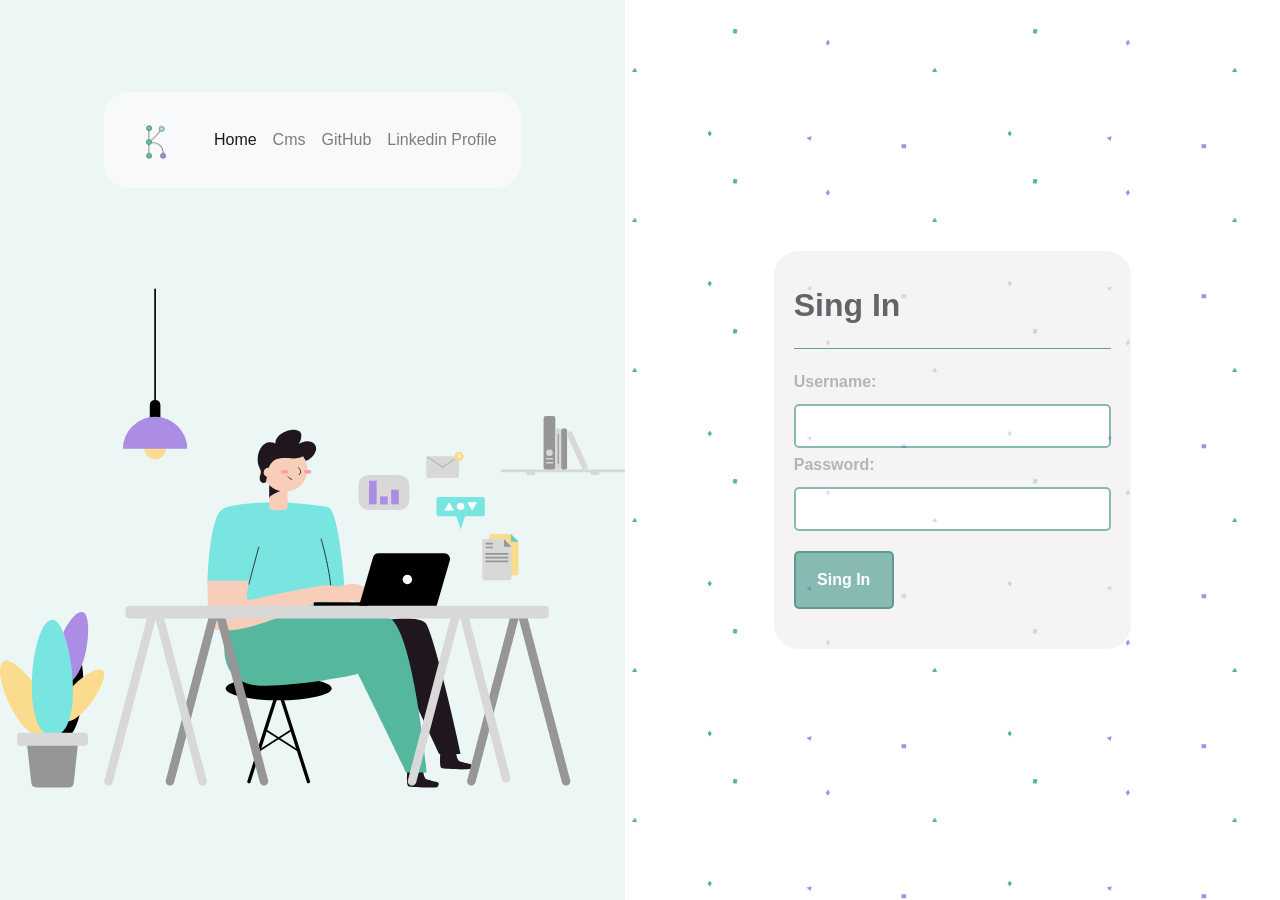
==== Views/login.html @ 68bf7107 "edited of folders" ====
<!DOCTYPE html>
<html lang="en">

<head>
    <meta charset="UTF-8">
    <meta name="viewport" content="width=device-width, initial-scale=1.0">
    <title>Administrator-Kev Dev</title>
    <link rel="stylesheet" href="../../css/login/login-mobile.css">
    <link rel="stylesheet" href="../../css/login/login.css">
    <link rel="preconnect" href="https://fonts.gstatic.com">
    <link rel="stylesheet" href="https://cdn.jsdelivr.net/npm/bootstrap@4.5.3/dist/css/bootstrap.min.css"
        integrity="sha384-TX8t27EcRE3e/ihU7zmQxVncDAy5uIKz4rEkgIXeMed4M0jlfIDPvg6uqKI2xXr2" crossorigin="anonymous">
</head>

<body>
    <main class="main-container">
        <section class="hero">
            <div class="nav-container">
                <nav class="navbar navbar-expand-lg navbar-light bg-light hero-title-nav">
                    <a class="navbar-brand" href="#"><img src=".../../../assets/img/logo.png" height="70px" alt=""></a>
                    <button class="navbar-toggler" type="button" data-toggle="collapse" data-target="#navbarNav"
                        aria-controls="navbarNav" aria-expanded="false" aria-label="Toggle navigation">
                        <span class="navbar-toggler-icon"></span>
                    </button>
                    <div class="collapse navbar-collapse" id="navbarNav">
                        <ul class="navbar-nav">
                            <li class="nav-item active">
                                <a class="nav-link" href="#">Home <span class="sr-only">(current)</span></a>
                            </li>
                            <li class="nav-item">
                                <a class="nav-link" href="#">Cms</a>
                            </li>
                            <li class="nav-item">
                                <a class="nav-link" href="#">GitHub</a>
                            </li>
                            <li class="nav-item">
                                <a class="nav-link" href="#" tabindex="-1">Linkedin Profile</a>
                            </li>
                        </ul>
                    </div>
                </nav>
            </div>
            <img class="hero-image" src="../../assets/img/hero.svg" alt="">
        </section>
        <section class="singIn">
            <section class="singIn-container">
                <h2 class="header-two">Sing In</h2>
                <hr>
                <form class="singIn-form">
                    <label class="label">Username:</label>
                    <input class="input" type="email">
                    <label class="label">Password:</label>
                    <input class="input" type="password">
                    <button class="button">Sing In</button>
                </form>
            </section>
        </section>
    </main>
</body>

</html>
---- css/login/login.css ----
* {
    box-sizing: border-box;
    padding: 0;
    margin: 0;
    font-family: 'Mulish', sans-serif !important;
    font-size: 100%;
}

.header-two {
    font-size: 2rem;
    margin-top: 15px;
    font-weight: 600;
}

.header-two-green {
    color: #188a79;
    font-size: 1.9rem;
}

hr {
    margin-bottom: 10px;
    height: 2px;
    border: none;
    background-color: #188a79;
}

.main-container {
    width: 100%;
    height: 100%;
    display: flex;
}

.hero {
    display: flex;
    flex-direction: column;
    justify-content: center;
    align-items: center;
    width: 100%;
    height: 100vh;
    background-color: #ecf6f5;
    min-height: calc(100vh - 200px);
    
}

.hero-title {
    width: 100%;
    padding: 50px;
    display: flex;
    flex-direction: column;
    justify-content: center;    
}

.hero-image {
    width: 100%;
    height: 60%;
}

.nav-container{
    display: flex;
    width: 100%;
    justify-content: center;  
    margin-bottom: 80px; 
}

.hero-title-nav{
    border-radius: 25px;
}
.singIn {
    display: flex;
    align-items: center;
    justify-content: center;
    flex-direction: column;
    padding: 0 30px;
    width: 100%;
    min-height: calc(100vh - 200px);
    background-color: #ffffff;
background-image: url("data:image/svg+xml,%3Csvg xmlns='http://www.w3.org/2000/svg' width='300' height='150' viewBox='0 0 1600 800'%3E%3Cpath fill='%23ab8de5' d='M1102.5 734.8c2.5-1.2 24.8-8.6 25.6-7.5.5.7-3.9 23.8-4.6 24.5C1123.3 752.1 1107.5 739.5 1102.5 734.8zM1226.3 229.1c0-.1-4.9-9.4-7-14.2-.1-.3-.3-1.1-.4-1.6-.1-.4-.3-.7-.6-.9-.3-.2-.6-.1-.8.1l-13.1 12.3c0 0 0 0 0 0-.2.2-.3.5-.4.8 0 .3 0 .7.2 1 .1.1 1.4 2.5 2.1 3.6 2.4 3.7 6.5 12.1 6.5 12.2.2.3.4.5.7.6.3 0 .5-.1.7-.3 0 0 1.8-2.5 2.7-3.6 1.5-1.6 3-3.2 4.6-4.7 1.2-1.2 1.6-1.4 2.1-1.6.5-.3 1.1-.5 2.5-1.9C1226.5 230.4 1226.6 229.6 1226.3 229.1zM33 770.3C33 770.3 33 770.3 33 770.3c0-.7-.5-1.2-1.2-1.2-.1 0-.3 0-.4.1-1.6.2-14.3.1-22.2 0-.3 0-.6.1-.9.4-.2.2-.4.5-.4.9 0 .2 0 4.9.1 5.9l.4 13.6c0 .3.2.6.4.9.2.2.5.3.8.3 0 0 .1 0 .1 0 7.3-.7 14.7-.9 22-.6.3 0 .7-.1.9-.3.2-.2.4-.6.4-.9C32.9 783.3 32.9 776.2 33 770.3z'/%3E%3Cpath fill='%2355b79e' d='M171.1 383.4c1.3-2.5 14.3-22 15.6-21.6.8.3 11.5 21.2 11.5 22.1C198.1 384.2 177.9 384 171.1 383.4zM596.4 711.8c-.1-.1-6.7-8.2-9.7-12.5-.2-.3-.5-1-.7-1.5-.2-.4-.4-.7-.7-.8-.3-.1-.6 0-.8.3L574 712c0 0 0 0 0 0-.2.2-.2.5-.2.9 0 .3.2.7.4.9.1.1 1.8 2.2 2.8 3.1 3.1 3.1 8.8 10.5 8.9 10.6.2.3.5.4.8.4.3 0 .5-.2.6-.5 0 0 1.2-2.8 2-4.1 1.1-1.9 2.3-3.7 3.5-5.5.9-1.4 1.3-1.7 1.7-2 .5-.4 1-.7 2.1-2.4C596.9 713.1 596.8 712.3 596.4 711.8zM727.5 179.9C727.5 179.9 727.5 179.9 727.5 179.9c.6.2 1.3-.2 1.4-.8 0-.1 0-.2 0-.4.2-1.4 2.8-12.6 4.5-19.5.1-.3 0-.6-.2-.8-.2-.3-.5-.4-.8-.5-.2 0-4.7-1.1-5.7-1.3l-13.4-2.7c-.3-.1-.7 0-.9.2-.2.2-.4.4-.5.6 0 0 0 .1 0 .1-.8 6.5-2.2 13.1-3.9 19.4-.1.3 0 .6.2.9.2.3.5.4.8.5C714.8 176.9 721.7 178.5 727.5 179.9zM728.5 178.1c-.1-.1-.2-.2-.4-.2C728.3 177.9 728.4 178 728.5 178.1z'/%3E%3Cg fill-opacity='0' fill='%23FFF'%3E%3Cpath d='M699.6 472.7c-1.5 0-2.8-.8-3.5-2.3-.8-1.9 0-4.2 1.9-5 3.7-1.6 6.8-4.7 8.4-8.5 1.6-3.8 1.7-8.1.2-11.9-.3-.9-.8-1.8-1.2-2.8-.8-1.7-1.8-3.7-2.3-5.9-.9-4.1-.2-8.6 2-12.8 1.7-3.1 4.1-6.1 7.6-9.1 1.6-1.4 4-1.2 5.3.4 1.4 1.6 1.2 4-.4 5.3-2.8 2.5-4.7 4.7-5.9 7-1.4 2.6-1.9 5.3-1.3 7.6.3 1.4 1 2.8 1.7 4.3.5 1.1 1 2.2 1.5 3.3 2.1 5.6 2 12-.3 17.6-2.3 5.5-6.8 10.1-12.3 12.5C700.6 472.6 700.1 472.7 699.6 472.7zM740.4 421.4c1.5-.2 3 .5 3.8 1.9 1.1 1.8.4 4.2-1.4 5.3-3.7 2.1-6.4 5.6-7.6 9.5-1.2 4-.8 8.4 1.1 12.1.4.9 1 1.7 1.6 2.7 1 1.7 2.2 3.5 3 5.7 1.4 4 1.2 8.7-.6 13.2-1.4 3.4-3.5 6.6-6.8 10.1-1.5 1.6-3.9 1.7-5.5.2-1.6-1.4-1.7-3.9-.2-5.4 2.6-2.8 4.3-5.3 5.3-7.7 1.1-2.8 1.3-5.6.5-7.9-.5-1.3-1.3-2.7-2.2-4.1-.6-1-1.3-2.1-1.9-3.2-2.8-5.4-3.4-11.9-1.7-17.8 1.8-5.9 5.8-11 11.2-14C739.4 421.6 739.9 421.4 740.4 421.4zM261.3 590.9c5.7 6.8 9 15.7 9.4 22.4.5 7.3-2.4 16.4-10.2 20.4-3 1.5-6.7 2.2-11.2 2.2-7.9-.1-12.9-2.9-15.4-8.4-2.1-4.7-2.3-11.4 1.8-15.9 3.2-3.5 7.8-4.1 11.2-1.6 1.2.9 1.5 2.7.6 3.9-.9 1.2-2.7 1.5-3.9.6-1.8-1.3-3.6.6-3.8.8-2.4 2.6-2.1 7-.8 9.9 1.5 3.4 4.7 5 10.4 5.1 3.6 0 6.4-.5 8.6-1.6 4.7-2.4 7.7-8.6 7.2-15-.5-7.3-5.3-18.2-13-23.9-4.2-3.1-8.5-4.1-12.9-3.1-3.1.7-6.2 2.4-9.7 5-6.6 5.1-11.7 11.8-14.2 19-2.7 7.7-2.1 15.8 1.9 23.9.7 1.4.1 3.1-1.3 3.7-1.4.7-3.1.1-3.7-1.3-4.6-9.4-5.4-19.2-2.2-28.2 2.9-8.2 8.6-15.9 16.1-21.6 4.1-3.1 8-5.1 11.8-6 6-1.4 12 0 17.5 4C257.6 586.9 259.6 588.8 261.3 590.9z'/%3E%3Ccircle cx='1013.7' cy='153.9' r='7.1'/%3E%3Ccircle cx='1024.3' cy='132.1' r='7.1'/%3E%3Ccircle cx='1037.3' cy='148.9' r='7.1'/%3E%3Cpath d='M1508.7 297.2c-4.8-5.4-9.7-10.8-14.8-16.2 5.6-5.6 11.1-11.5 15.6-18.2 1.2-1.7.7-4.1-1-5.2-1.7-1.2-4.1-.7-5.2 1-4.2 6.2-9.1 11.6-14.5 16.9-4.8-5-9.7-10-14.7-14.9-1.5-1.5-3.9-1.5-5.3 0-1.5 1.5-1.5 3.9 0 5.3 4.9 4.8 9.7 9.8 14.5 14.8-1.1 1.1-2.3 2.2-3.5 3.2-4.1 3.8-8.4 7.8-12.4 12-1.4 1.5-1.4 3.8 0 5.3 0 0 0 0 0 0 1.5 1.4 3.9 1.4 5.3-.1 3.9-4 8.1-7.9 12.1-11.7 1.2-1.1 2.3-2.2 3.5-3.3 4.9 5.3 9.8 10.6 14.6 15.9.1.1.1.1.2.2 1.4 1.4 3.7 1.5 5.2.2C1510 301.2 1510.1 298.8 1508.7 297.2zM327.6 248.6l-.4-2.6c-1.5-11.1-2.2-23.2-2.3-37 0-5.5 0-11.5.2-18.5 0-.7 0-1.5 0-2.3 0-5 0-11.2 3.9-13.5 2.2-1.3 5.1-1 8.5.9 5.7 3.1 13.2 8.7 17.5 14.9 5.5 7.8 7.3 16.9 5 25.7-3.2 12.3-15 31-30 32.1L327.6 248.6zM332.1 179.2c-.2 0-.3 0-.4.1-.1.1-.7.5-1.1 2.7-.3 1.9-.3 4.2-.3 6.3 0 .8 0 1.7 0 2.4-.2 6.9-.2 12.8-.2 18.3.1 12.5.7 23.5 2 33.7 11-2.7 20.4-18.1 23-27.8 1.9-7.2.4-14.8-4.2-21.3l0 0C347 188.1 340 183 335 180.3 333.6 179.5 332.6 179.2 332.1 179.2zM516.3 60.8c-.1 0-.2 0-.4-.1-2.4-.7-4-.9-6.7-.7-.7 0-1.3-.5-1.4-1.2 0-.7.5-1.3 1.2-1.4 3.1-.2 4.9 0 7.6.8.7.2 1.1.9.9 1.6C517.3 60.4 516.8 60.8 516.3 60.8zM506.1 70.5c-.5 0-1-.3-1.2-.8-.8-2.1-1.2-4.3-1.3-6.6 0-.7.5-1.3 1.2-1.3.7 0 1.3.5 1.3 1.2.1 2 .5 3.9 1.1 5.8.2.7-.1 1.4-.8 1.6C506.4 70.5 506.2 70.5 506.1 70.5zM494.1 64.4c-.4 0-.8-.2-1-.5-.4-.6-.3-1.4.2-1.8 1.8-1.4 3.7-2.6 5.8-3.6.6-.3 1.4 0 1.7.6.3.6 0 1.4-.6 1.7-1.9.9-3.7 2-5.3 3.3C494.7 64.3 494.4 64.4 494.1 64.4zM500.5 55.3c-.5 0-.9-.3-1.2-.7-.5-1-1.2-1.9-2.4-3.4-.3-.4-.7-.9-1.1-1.4-.4-.6-.3-1.4.2-1.8.6-.4 1.4-.3 1.8.2.4.5.8 1 1.1 1.4 1.3 1.6 2.1 2.6 2.7 3.9.3.6 0 1.4-.6 1.7C500.9 55.3 500.7 55.3 500.5 55.3zM506.7 55c-.3 0-.5-.1-.8-.2-.6-.4-.7-1.2-.3-1.8 1.2-1.7 2.3-3.4 3.3-5.2.3-.6 1.1-.9 1.7-.5.6.3.9 1.1.5 1.7-1 1.9-2.2 3.8-3.5 5.6C507.4 54.8 507.1 55 506.7 55zM1029.3 382.8c-.1 0-.2 0-.4-.1-2.4-.7-4-.9-6.7-.7-.7 0-1.3-.5-1.4-1.2 0-.7.5-1.3 1.2-1.4 3.1-.2 4.9 0 7.6.8.7.2 1.1.9.9 1.6C1030.3 382.4 1029.8 382.8 1029.3 382.8zM1019.1 392.5c-.5 0-1-.3-1.2-.8-.8-2.1-1.2-4.3-1.3-6.6 0-.7.5-1.3 1.2-1.3.7 0 1.3.5 1.3 1.2.1 2 .5 3.9 1.1 5.8.2.7-.1 1.4-.8 1.6C1019.4 392.5 1019.2 392.5 1019.1 392.5zM1007.1 386.4c-.4 0-.8-.2-1-.5-.4-.6-.3-1.4.2-1.8 1.8-1.4 3.7-2.6 5.8-3.6.6-.3 1.4 0 1.7.6.3.6 0 1.4-.6 1.7-1.9.9-3.7 2-5.3 3.3C1007.7 386.3 1007.4 386.4 1007.1 386.4zM1013.5 377.3c-.5 0-.9-.3-1.2-.7-.5-1-1.2-1.9-2.4-3.4-.3-.4-.7-.9-1.1-1.4-.4-.6-.3-1.4.2-1.8.6-.4 1.4-.3 1.8.2.4.5.8 1 1.1 1.4 1.3 1.6 2.1 2.6 2.7 3.9.3.6 0 1.4-.6 1.7C1013.9 377.3 1013.7 377.3 1013.5 377.3zM1019.7 377c-.3 0-.5-.1-.8-.2-.6-.4-.7-1.2-.3-1.8 1.2-1.7 2.3-3.4 3.3-5.2.3-.6 1.1-.9 1.7-.5.6.3.9 1.1.5 1.7-1 1.9-2.2 3.8-3.5 5.6C1020.4 376.8 1020.1 377 1019.7 377zM1329.7 573.4c-1.4 0-2.9-.2-4.5-.7-8.4-2.7-16.6-12.7-18.7-20-.4-1.4-.7-2.9-.9-4.4-8.1 3.3-15.5 10.6-15.4 21 0 1.5-1.2 2.7-2.7 2.8 0 0 0 0 0 0-1.5 0-2.7-1.2-2.7-2.7-.1-6.7 2.4-12.9 7-18 3.6-4 8.4-7.1 13.7-8.8.5-6.5 3.1-12.9 7.4-17.4 7-7.4 18.2-8.9 27.3-10.1l.7-.1c1.5-.2 2.9.9 3.1 2.3.2 1.5-.9 2.9-2.3 3.1l-.7.1c-8.6 1.2-18.4 2.5-24 8.4-3 3.2-5 7.7-5.7 12.4 7.9-1 17.7 1.3 24.3 5.7 4.3 2.9 7.1 7.8 7.2 12.7.2 4.3-1.7 8.3-5.2 11.1C1335.2 572.4 1332.6 573.4 1329.7 573.4zM1311 546.7c.1 1.5.4 3 .8 4.4 1.7 5.8 8.7 14.2 15.1 16.3 2.8.9 5.1.5 7.2-1.1 2.7-2.1 3.2-4.8 3.1-6.6-.1-3.2-2-6.4-4.8-8.3C1326.7 547.5 1317.7 545.6 1311 546.7z'/%3E%3C/g%3E%3C/svg%3E");
background-attachment: fixed;
}


.singIn-container {
    display: flex;
    flex-direction: column;
    justify-content: space-between;
    width: 60%;
    min-width: 320px;
    padding: 20px;
    background-color: #f1eeee;
    opacity: 0.7;
    border-radius: 25px;
}

.singIn-form {
    display: flex;
    flex-direction: column;
    text-align: left;
}

.label {
    margin: 5px 0 2px;
    font-size: 1rem;
    font-weight: 700;
    color: #969696;
}

.input {
    border: 2px solid #559e93;
    width: 100%;
    padding: 8px 10px;
    margin-top: 8px;
    border-radius: 5px;
    outline: none;
    font-weight: 600;
    color: #616161;
}

.button {
    width: 30%;
    min-width: 100px;
    margin: 20px 0;
    padding: 15px;
    background-color: #559e93;
    border: #1d6e62 2px solid;
    color: white;
    font-weight: 700;
    border-radius: 5px;
}

.button:hover {
    background-color: #2b8376;
    border: #08423a 2px solid;
}

@media only screen and (max-width: 600px) {
    .hero {
        display: none;
    }
}
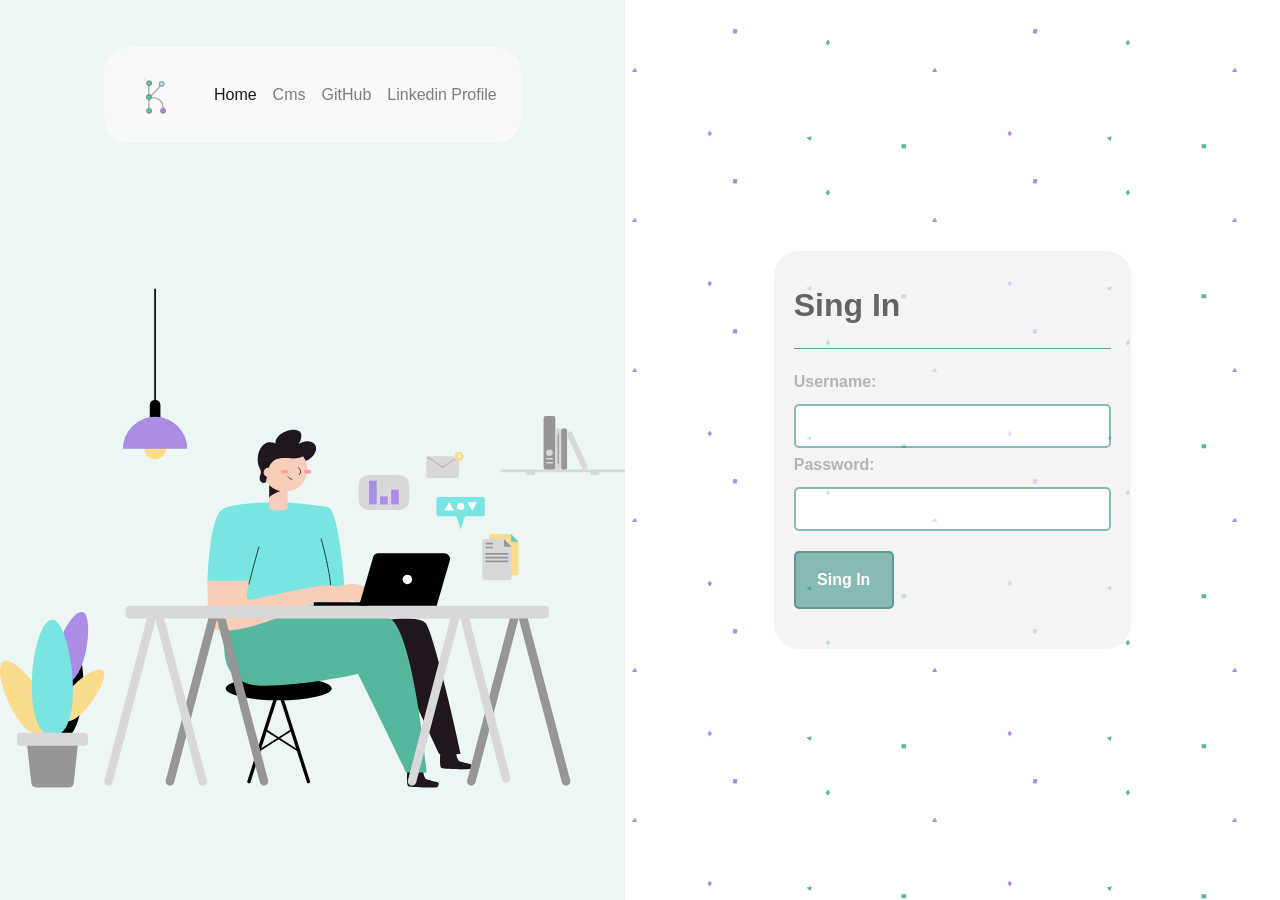
==== commit 6e825fbc: "Tittle changes" ====
--- a/Views/login.html
+++ b/Views/login.html
@@ -4,12 +4,13 @@
 <head>
     <meta charset="UTF-8">
     <meta name="viewport" content="width=device-width, initial-scale=1.0">
-    <title>Administrator-Kev Dev</title>
+    <title>Administrator Page</title>
     <link rel="stylesheet" href="../../css/login/login-mobile.css">
     <link rel="stylesheet" href="../../css/login/login.css">
     <link rel="preconnect" href="https://fonts.gstatic.com">
     <link rel="stylesheet" href="https://cdn.jsdelivr.net/npm/bootstrap@4.5.3/dist/css/bootstrap.min.css"
         integrity="sha384-TX8t27EcRE3e/ihU7zmQxVncDAy5uIKz4rEkgIXeMed4M0jlfIDPvg6uqKI2xXr2" crossorigin="anonymous">
+        <link rel="icon" href="../assets/img/logo.png">
 </head>
 
 <body>
--- a/css/login/login.css
+++ b/css/login/login.css
@@ -26,7 +26,7 @@
 
 .main-container {
     width: 100%;
-    height: 100%;
+    height: 100vh;
     display: flex;
 }
 
@@ -35,36 +35,27 @@
     flex-direction: column;
     justify-content: center;
     align-items: center;
-    width: 100%;
-    height: 100vh;
+    width: 100%;    
     background-color: #ecf6f5;
     min-height: calc(100vh - 200px);
-    
-}
-
-.hero-title {
-    width: 100%;
-    padding: 50px;
-    display: flex;
-    flex-direction: column;
-    justify-content: center;    
 }
 
 .hero-image {
     width: 100%;
-    height: 60%;
+    height: 70%;
 }
 
-.nav-container{
+.nav-container {
     display: flex;
     width: 100%;
-    justify-content: center;  
-    margin-bottom: 80px; 
+    justify-content: center;
+    margin-bottom: 80px;
 }
 
-.hero-title-nav{
+.hero-title-nav {
     border-radius: 25px;
 }
+
 .singIn {
     display: flex;
     align-items: center;
@@ -74,10 +65,9 @@
     width: 100%;
     min-height: calc(100vh - 200px);
     background-color: #ffffff;
-background-image: url("data:image/svg+xml,%3Csvg xmlns='http://www.w3.org/2000/svg' width='300' height='150' viewBox='0 0 1600 800'%3E%3Cpath fill='%23ab8de5' d='M1102.5 734.8c2.5-1.2 24.8-8.6 25.6-7.5.5.7-3.9 23.8-4.6 24.5C1123.3 752.1 1107.5 739.5 1102.5 734.8zM1226.3 229.1c0-.1-4.9-9.4-7-14.2-.1-.3-.3-1.1-.4-1.6-.1-.4-.3-.7-.6-.9-.3-.2-.6-.1-.8.1l-13.1 12.3c0 0 0 0 0 0-.2.2-.3.5-.4.8 0 .3 0 .7.2 1 .1.1 1.4 2.5 2.1 3.6 2.4 3.7 6.5 12.1 6.5 12.2.2.3.4.5.7.6.3 0 .5-.1.7-.3 0 0 1.8-2.5 2.7-3.6 1.5-1.6 3-3.2 4.6-4.7 1.2-1.2 1.6-1.4 2.1-1.6.5-.3 1.1-.5 2.5-1.9C1226.5 230.4 1226.6 229.6 1226.3 229.1zM33 770.3C33 770.3 33 770.3 33 770.3c0-.7-.5-1.2-1.2-1.2-.1 0-.3 0-.4.1-1.6.2-14.3.1-22.2 0-.3 0-.6.1-.9.4-.2.2-.4.5-.4.9 0 .2 0 4.9.1 5.9l.4 13.6c0 .3.2.6.4.9.2.2.5.3.8.3 0 0 .1 0 .1 0 7.3-.7 14.7-.9 22-.6.3 0 .7-.1.9-.3.2-.2.4-.6.4-.9C32.9 783.3 32.9 776.2 33 770.3z'/%3E%3Cpath fill='%2355b79e' d='M171.1 383.4c1.3-2.5 14.3-22 15.6-21.6.8.3 11.5 21.2 11.5 22.1C198.1 384.2 177.9 384 171.1 383.4zM596.4 711.8c-.1-.1-6.7-8.2-9.7-12.5-.2-.3-.5-1-.7-1.5-.2-.4-.4-.7-.7-.8-.3-.1-.6 0-.8.3L574 712c0 0 0 0 0 0-.2.2-.2.5-.2.9 0 .3.2.7.4.9.1.1 1.8 2.2 2.8 3.1 3.1 3.1 8.8 10.5 8.9 10.6.2.3.5.4.8.4.3 0 .5-.2.6-.5 0 0 1.2-2.8 2-4.1 1.1-1.9 2.3-3.7 3.5-5.5.9-1.4 1.3-1.7 1.7-2 .5-.4 1-.7 2.1-2.4C596.9 713.1 596.8 712.3 596.4 711.8zM727.5 179.9C727.5 179.9 727.5 179.9 727.5 179.9c.6.2 1.3-.2 1.4-.8 0-.1 0-.2 0-.4.2-1.4 2.8-12.6 4.5-19.5.1-.3 0-.6-.2-.8-.2-.3-.5-.4-.8-.5-.2 0-4.7-1.1-5.7-1.3l-13.4-2.7c-.3-.1-.7 0-.9.2-.2.2-.4.4-.5.6 0 0 0 .1 0 .1-.8 6.5-2.2 13.1-3.9 19.4-.1.3 0 .6.2.9.2.3.5.4.8.5C714.8 176.9 721.7 178.5 727.5 179.9zM728.5 178.1c-.1-.1-.2-.2-.4-.2C728.3 177.9 728.4 178 728.5 178.1z'/%3E%3Cg fill-opacity='0' fill='%23FFF'%3E%3Cpath d='M699.6 472.7c-1.5 0-2.8-.8-3.5-2.3-.8-1.9 0-4.2 1.9-5 3.7-1.6 6.8-4.7 8.4-8.5 1.6-3.8 1.7-8.1.2-11.9-.3-.9-.8-1.8-1.2-2.8-.8-1.7-1.8-3.7-2.3-5.9-.9-4.1-.2-8.6 2-12.8 1.7-3.1 4.1-6.1 7.6-9.1 1.6-1.4 4-1.2 5.3.4 1.4 1.6 1.2 4-.4 5.3-2.8 2.5-4.7 4.7-5.9 7-1.4 2.6-1.9 5.3-1.3 7.6.3 1.4 1 2.8 1.7 4.3.5 1.1 1 2.2 1.5 3.3 2.1 5.6 2 12-.3 17.6-2.3 5.5-6.8 10.1-12.3 12.5C700.6 472.6 700.1 472.7 699.6 472.7zM740.4 421.4c1.5-.2 3 .5 3.8 1.9 1.1 1.8.4 4.2-1.4 5.3-3.7 2.1-6.4 5.6-7.6 9.5-1.2 4-.8 8.4 1.1 12.1.4.9 1 1.7 1.6 2.7 1 1.7 2.2 3.5 3 5.7 1.4 4 1.2 8.7-.6 13.2-1.4 3.4-3.5 6.6-6.8 10.1-1.5 1.6-3.9 1.7-5.5.2-1.6-1.4-1.7-3.9-.2-5.4 2.6-2.8 4.3-5.3 5.3-7.7 1.1-2.8 1.3-5.6.5-7.9-.5-1.3-1.3-2.7-2.2-4.1-.6-1-1.3-2.1-1.9-3.2-2.8-5.4-3.4-11.9-1.7-17.8 1.8-5.9 5.8-11 11.2-14C739.4 421.6 739.9 421.4 740.4 421.4zM261.3 590.9c5.7 6.8 9 15.7 9.4 22.4.5 7.3-2.4 16.4-10.2 20.4-3 1.5-6.7 2.2-11.2 2.2-7.9-.1-12.9-2.9-15.4-8.4-2.1-4.7-2.3-11.4 1.8-15.9 3.2-3.5 7.8-4.1 11.2-1.6 1.2.9 1.5 2.7.6 3.9-.9 1.2-2.7 1.5-3.9.6-1.8-1.3-3.6.6-3.8.8-2.4 2.6-2.1 7-.8 9.9 1.5 3.4 4.7 5 10.4 5.1 3.6 0 6.4-.5 8.6-1.6 4.7-2.4 7.7-8.6 7.2-15-.5-7.3-5.3-18.2-13-23.9-4.2-3.1-8.5-4.1-12.9-3.1-3.1.7-6.2 2.4-9.7 5-6.6 5.1-11.7 11.8-14.2 19-2.7 7.7-2.1 15.8 1.9 23.9.7 1.4.1 3.1-1.3 3.7-1.4.7-3.1.1-3.7-1.3-4.6-9.4-5.4-19.2-2.2-28.2 2.9-8.2 8.6-15.9 16.1-21.6 4.1-3.1 8-5.1 11.8-6 6-1.4 12 0 17.5 4C257.6 586.9 259.6 588.8 261.3 590.9z'/%3E%3Ccircle cx='1013.7' cy='153.9' r='7.1'/%3E%3Ccircle cx='1024.3' cy='132.1' r='7.1'/%3E%3Ccircle cx='1037.3' cy='148.9' r='7.1'/%3E%3Cpath d='M1508.7 297.2c-4.8-5.4-9.7-10.8-14.8-16.2 5.6-5.6 11.1-11.5 15.6-18.2 1.2-1.7.7-4.1-1-5.2-1.7-1.2-4.1-.7-5.2 1-4.2 6.2-9.1 11.6-14.5 16.9-4.8-5-9.7-10-14.7-14.9-1.5-1.5-3.9-1.5-5.3 0-1.5 1.5-1.5 3.9 0 5.3 4.9 4.8 9.7 9.8 14.5 14.8-1.1 1.1-2.3 2.2-3.5 3.2-4.1 3.8-8.4 7.8-12.4 12-1.4 1.5-1.4 3.8 0 5.3 0 0 0 0 0 0 1.5 1.4 3.9 1.4 5.3-.1 3.9-4 8.1-7.9 12.1-11.7 1.2-1.1 2.3-2.2 3.5-3.3 4.9 5.3 9.8 10.6 14.6 15.9.1.1.1.1.2.2 1.4 1.4 3.7 1.5 5.2.2C1510 301.2 1510.1 298.8 1508.7 297.2zM327.6 248.6l-.4-2.6c-1.5-11.1-2.2-23.2-2.3-37 0-5.5 0-11.5.2-18.5 0-.7 0-1.5 0-2.3 0-5 0-11.2 3.9-13.5 2.2-1.3 5.1-1 8.5.9 5.7 3.1 13.2 8.7 17.5 14.9 5.5 7.8 7.3 16.9 5 25.7-3.2 12.3-15 31-30 32.1L327.6 248.6zM332.1 179.2c-.2 0-.3 0-.4.1-.1.1-.7.5-1.1 2.7-.3 1.9-.3 4.2-.3 6.3 0 .8 0 1.7 0 2.4-.2 6.9-.2 12.8-.2 18.3.1 12.5.7 23.5 2 33.7 11-2.7 20.4-18.1 23-27.8 1.9-7.2.4-14.8-4.2-21.3l0 0C347 188.1 340 183 335 180.3 333.6 179.5 332.6 179.2 332.1 179.2zM516.3 60.8c-.1 0-.2 0-.4-.1-2.4-.7-4-.9-6.7-.7-.7 0-1.3-.5-1.4-1.2 0-.7.5-1.3 1.2-1.4 3.1-.2 4.9 0 7.6.8.7.2 1.1.9.9 1.6C517.3 60.4 516.8 60.8 516.3 60.8zM506.1 70.5c-.5 0-1-.3-1.2-.8-.8-2.1-1.2-4.3-1.3-6.6 0-.7.5-1.3 1.2-1.3.7 0 1.3.5 1.3 1.2.1 2 .5 3.9 1.1 5.8.2.7-.1 1.4-.8 1.6C506.4 70.5 506.2 70.5 506.1 70.5zM494.1 64.4c-.4 0-.8-.2-1-.5-.4-.6-.3-1.4.2-1.8 1.8-1.4 3.7-2.6 5.8-3.6.6-.3 1.4 0 1.7.6.3.6 0 1.4-.6 1.7-1.9.9-3.7 2-5.3 3.3C494.7 64.3 494.4 64.4 494.1 64.4zM500.5 55.3c-.5 0-.9-.3-1.2-.7-.5-1-1.2-1.9-2.4-3.4-.3-.4-.7-.9-1.1-1.4-.4-.6-.3-1.4.2-1.8.6-.4 1.4-.3 1.8.2.4.5.8 1 1.1 1.4 1.3 1.6 2.1 2.6 2.7 3.9.3.6 0 1.4-.6 1.7C500.9 55.3 500.7 55.3 500.5 55.3zM506.7 55c-.3 0-.5-.1-.8-.2-.6-.4-.7-1.2-.3-1.8 1.2-1.7 2.3-3.4 3.3-5.2.3-.6 1.1-.9 1.7-.5.6.3.9 1.1.5 1.7-1 1.9-2.2 3.8-3.5 5.6C507.4 54.8 507.1 55 506.7 55zM1029.3 382.8c-.1 0-.2 0-.4-.1-2.4-.7-4-.9-6.7-.7-.7 0-1.3-.5-1.4-1.2 0-.7.5-1.3 1.2-1.4 3.1-.2 4.9 0 7.6.8.7.2 1.1.9.9 1.6C1030.3 382.4 1029.8 382.8 1029.3 382.8zM1019.1 392.5c-.5 0-1-.3-1.2-.8-.8-2.1-1.2-4.3-1.3-6.6 0-.7.5-1.3 1.2-1.3.7 0 1.3.5 1.3 1.2.1 2 .5 3.9 1.1 5.8.2.7-.1 1.4-.8 1.6C1019.4 392.5 1019.2 392.5 1019.1 392.5zM1007.1 386.4c-.4 0-.8-.2-1-.5-.4-.6-.3-1.4.2-1.8 1.8-1.4 3.7-2.6 5.8-3.6.6-.3 1.4 0 1.7.6.3.6 0 1.4-.6 1.7-1.9.9-3.7 2-5.3 3.3C1007.7 386.3 1007.4 386.4 1007.1 386.4zM1013.5 377.3c-.5 0-.9-.3-1.2-.7-.5-1-1.2-1.9-2.4-3.4-.3-.4-.7-.9-1.1-1.4-.4-.6-.3-1.4.2-1.8.6-.4 1.4-.3 1.8.2.4.5.8 1 1.1 1.4 1.3 1.6 2.1 2.6 2.7 3.9.3.6 0 1.4-.6 1.7C1013.9 377.3 1013.7 377.3 1013.5 377.3zM1019.7 377c-.3 0-.5-.1-.8-.2-.6-.4-.7-1.2-.3-1.8 1.2-1.7 2.3-3.4 3.3-5.2.3-.6 1.1-.9 1.7-.5.6.3.9 1.1.5 1.7-1 1.9-2.2 3.8-3.5 5.6C1020.4 376.8 1020.1 377 1019.7 377zM1329.7 573.4c-1.4 0-2.9-.2-4.5-.7-8.4-2.7-16.6-12.7-18.7-20-.4-1.4-.7-2.9-.9-4.4-8.1 3.3-15.5 10.6-15.4 21 0 1.5-1.2 2.7-2.7 2.8 0 0 0 0 0 0-1.5 0-2.7-1.2-2.7-2.7-.1-6.7 2.4-12.9 7-18 3.6-4 8.4-7.1 13.7-8.8.5-6.5 3.1-12.9 7.4-17.4 7-7.4 18.2-8.9 27.3-10.1l.7-.1c1.5-.2 2.9.9 3.1 2.3.2 1.5-.9 2.9-2.3 3.1l-.7.1c-8.6 1.2-18.4 2.5-24 8.4-3 3.2-5 7.7-5.7 12.4 7.9-1 17.7 1.3 24.3 5.7 4.3 2.9 7.1 7.8 7.2 12.7.2 4.3-1.7 8.3-5.2 11.1C1335.2 572.4 1332.6 573.4 1329.7 573.4zM1311 546.7c.1 1.5.4 3 .8 4.4 1.7 5.8 8.7 14.2 15.1 16.3 2.8.9 5.1.5 7.2-1.1 2.7-2.1 3.2-4.8 3.1-6.6-.1-3.2-2-6.4-4.8-8.3C1326.7 547.5 1317.7 545.6 1311 546.7z'/%3E%3C/g%3E%3C/svg%3E");
-background-attachment: fixed;
+    background-image: url('../../assets/img/singIn-wallpaper.svg');
+    background-attachment: fixed;
 }
-
 
 .singIn-container {
     display: flex;
